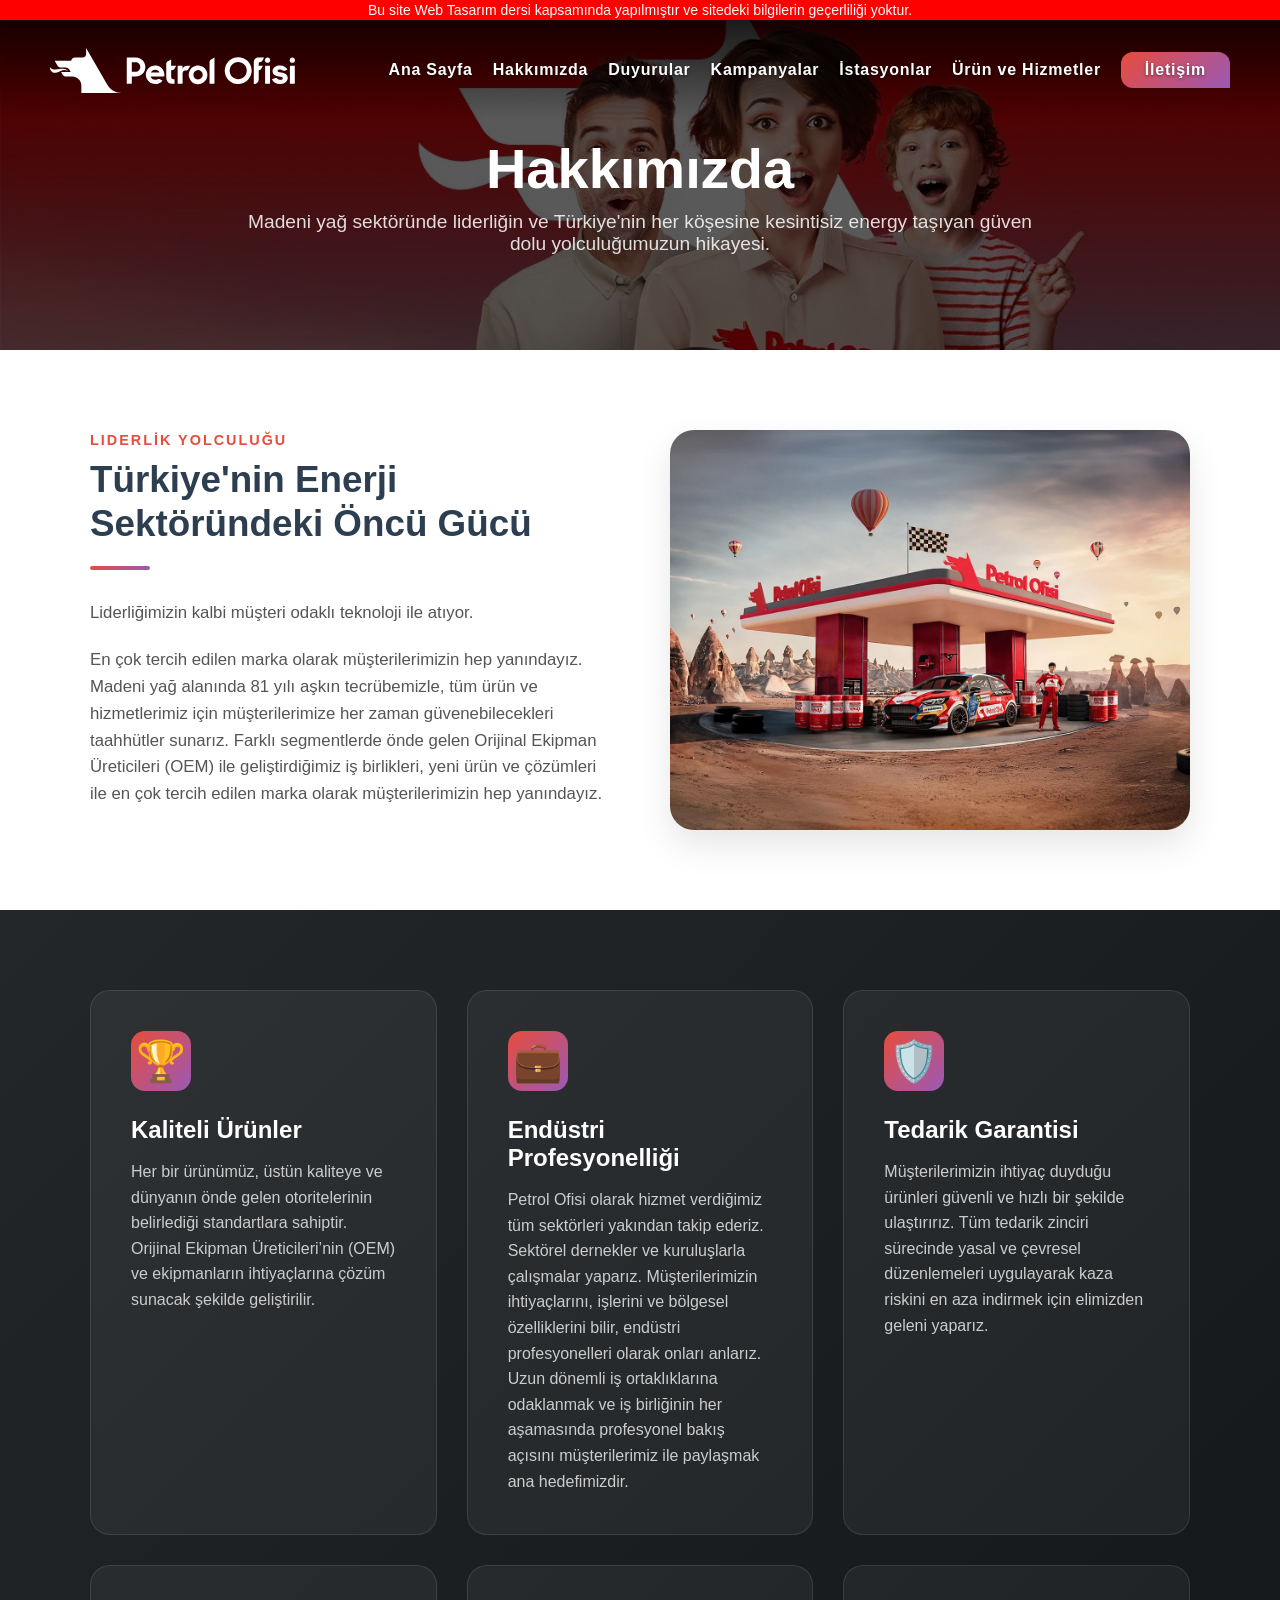
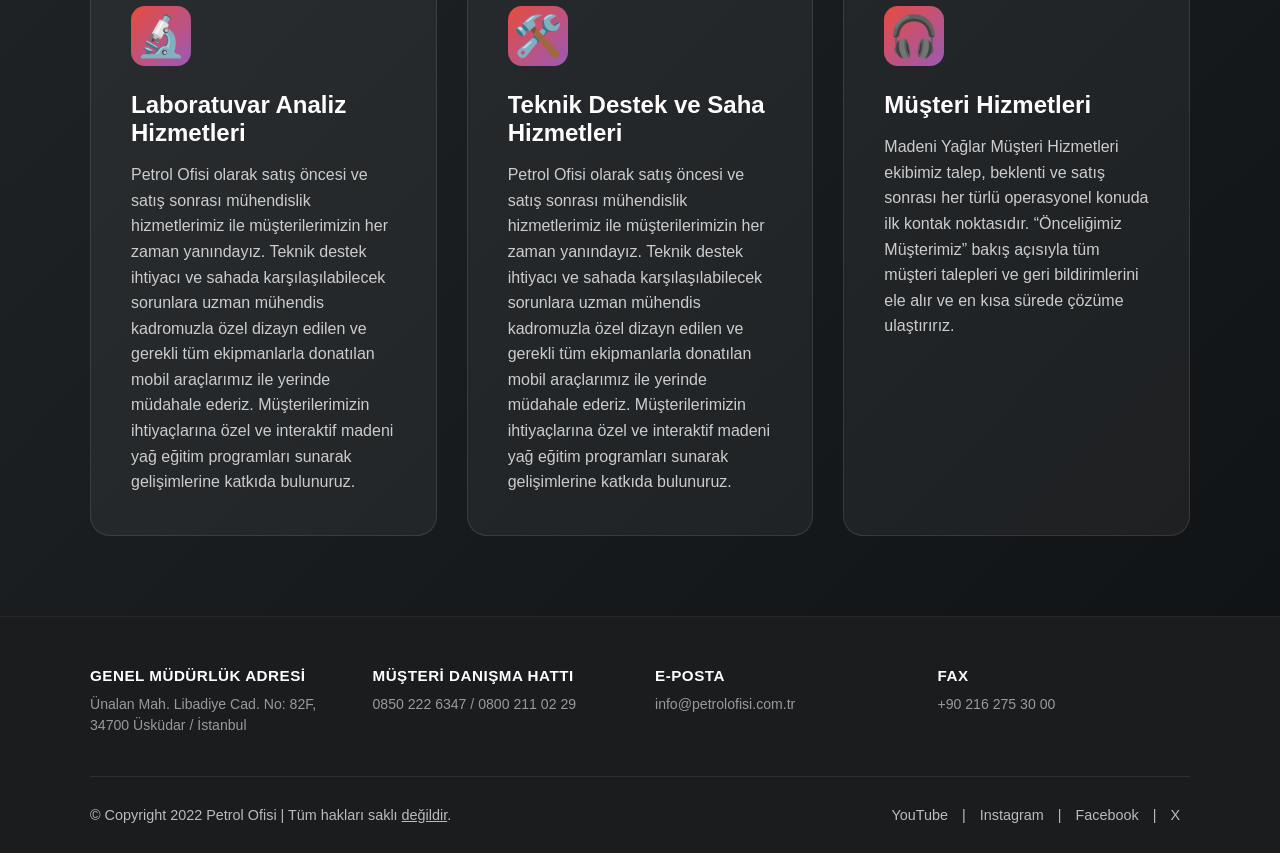
==== pages/about.html @ b3ffc4a9 "Add files via upload" ====
<!DOCTYPE html>
<html lang="tr">
<head>
  <meta charset="UTF-8" />
  <meta name="viewport" content="width=device-width, initial-scale=1" />
  <title>Hakkımızda | YERLİ Petrol Ofisi</title>
  <link rel="stylesheet" type="text/css" href="../style.css">
  <link rel="icon" href="../images/favicon.jpg" type="image/x-icon">
</head>
<body>

<div id="uyari-bar">
  Bu site Web Tasarım dersi kapsamında yapılmıştır ve sitedeki bilgilerin geçerliliği yoktur.
</div>

<nav class="menu-bar">
  <div class="logo">
    <a href="../index.html">
      <img alt="Logo" src="../images/logo.svg">
    </a>
  </div>
  <ul class="menu-list">
    <li><a href="../index.html">Ana Sayfa</a></li>
    <li><a href="about.html">Hakkımızda</a></li>
    <li><a href="news.html">Duyurular</a></li>
    <li><a href="campaigns.html">Kampanyalar</a></li>
    <li><a href="stations.html">İstasyonlar</a></li>
    <li><a href="products-services.html">Ürün ve Hizmetler</a></li>
    <li class="menu-iletisim"><a href="contact.html">İletişim</a></li>
  </ul>
</nav>

<section class="about-hero">
  <div class="about-hero-overlay"></div>
  <div class="about-hero-container">
    <h1>Hakkımızda</h1>
    <p>Madeni yağ sektöründe liderliğin ve Türkiye'nin her köşesine kesintisiz energy taşıyan güven dolu yolculuğumuzun hikayesi.</p>
  </div>
</section>

<section class="about-story-section">
  <div class="about-container">
    <div class="story-flex">
      <div class="story-text">
        <span class="story-subtitle">LIDERLİK YOLCULUĞU</span>
        <h2>Türkiye'nin Enerji Sektöründeki Öncü Gücü</h2>
        <div class="story-line"></div>
        <p>Liderliğimizin kalbi müşteri odaklı teknoloji ile atıyor.</p>
        <p>En çok tercih edilen marka olarak müşterilerimizin hep yanındayız. Madeni yağ alanında 81 yılı aşkın tecrübemizle, tüm ürün ve hizmetlerimiz için müşterilerimize her zaman güvenebilecekleri taahhütler sunarız. Farklı segmentlerde önde gelen Orijinal Ekipman Üreticileri (OEM) ile geliştirdiğimiz iş birlikleri, yeni ürün ve çözümleri ile en çok tercih edilen marka olarak müşterilerimizin hep yanındayız.</p>
      </div>
      <div class="story-img-box">
        <div class="story-img"></div>
      </div>
    </div>
  </div>
</section>

<section class="about-cards-section">
  <div class="about-container">
    <div class="cards-flex">
      <div class="about-card">
        <div class="about-card-icon">🏆</div>
        <h3>Kaliteli Ürünler</h3>
        <p>Her bir ürünümüz, üstün kaliteye ve dünyanın önde gelen otoritelerinin belirlediği standartlara sahiptir. Orijinal Ekipman Üreticileri’nin (OEM) ve ekipmanların ihtiyaçlarına çözüm sunacak şekilde geliştirilir.</p>
      </div>
      <div class="about-card">
        <div class="about-card-icon">💼</div>
        <h3>Endüstri Profesyonelliği</h3>
        <p>Petrol Ofisi olarak hizmet verdiğimiz tüm sektörleri yakından takip ederiz. Sektörel dernekler ve kuruluşlarla çalışmalar yaparız. Müşterilerimizin ihtiyaçlarını, işlerini ve bölgesel özelliklerini bilir, endüstri profesyonelleri olarak onları anlarız. Uzun dönemli iş ortaklıklarına odaklanmak ve iş birliğinin her aşamasında profesyonel bakış açısını müşterilerimiz ile paylaşmak ana hedefimizdir.</p>
      </div>
      <div class="about-card">
        <div class="about-card-icon">🛡️</div>
        <h3>Tedarik Garantisi</h3>
        <p>Müşterilerimizin ihtiyaç duyduğu ürünleri güvenli ve hızlı bir şekilde ulaştırırız. Tüm tedarik zinciri sürecinde yasal ve çevresel düzenlemeleri uygulayarak kaza riskini en aza indirmek için elimizden geleni yaparız.</p>
      </div>
      <div class="about-card">
        <div class="about-card-icon">🔬</div>
        <h3>Laboratuvar Analiz Hizmetleri</h3>
        <p>Petrol Ofisi olarak satış öncesi ve satış sonrası mühendislik hizmetlerimiz ile müşterilerimizin her zaman yanındayız. Teknik destek ihtiyacı ve sahada karşılaşılabilecek sorunlara uzman mühendis kadromuzla özel dizayn edilen ve gerekli tüm ekipmanlarla donatılan mobil araçlarımız ile yerinde müdahale ederiz. Müşterilerimizin ihtiyaçlarına özel ve interaktif madeni yağ eğitim programları sunarak gelişimlerine katkıda bulunuruz.</p>
      </div>
      <div class="about-card">
        <div class="about-card-icon">🛠️</div>
        <h3>Teknik Destek ve Saha Hizmetleri</h3>
        <p>Petrol Ofisi olarak satış öncesi ve satış sonrası mühendislik hizmetlerimiz ile müşterilerimizin her zaman yanındayız. Teknik destek ihtiyacı ve sahada karşılaşılabilecek sorunlara uzman mühendis kadromuzla özel dizayn edilen ve gerekli tüm ekipmanlarla donatılan mobil araçlarımız ile yerinde müdahale ederiz. Müşterilerimizin ihtiyaçlarına özel ve interaktif madeni yağ eğitim programları sunarak gelişimlerine katkıda bulunuruz.</p>
      </div>
      <div class="about-card">
        <div class="about-card-icon">🎧</div>
        <h3>Müşteri Hizmetleri</h3>
        <p>Madeni Yağlar Müşteri Hizmetleri ekibimiz talep, beklenti ve satış sonrası her türlü operasyonel konuda ilk kontak noktasıdır. “Önceliğimiz Müşterimiz” bakış açısıyla tüm müşteri talepleri ve geri bildirimlerini ele alır ve en kısa sürede çözüme ulaştırırız.</p>
      </div>
    </div>
  </div>
</section>

<footer class="footer">
  <div class="footer-container">
    <div class="footer-info-grid">
      <div class="footer-info-box">
        <h4>Genel Müdürlük Adresi</h4>
        <p>Ünalan Mah. Libadiye Cad. No: 82F, 34700 Üsküdar / İstanbul</p>
      </div>
      <div class="footer-info-box">
        <h4>Müşteri Danışma Hattı</h4>
        <p>0850 222 6347 / 0800 211 02 29</p>
      </div>
      <div class="footer-info-box">
        <h4>E-Posta</h4>
        <p>info@petrolofisi.com.tr</p>
      </div>
      <div class="footer-info-box">
        <h4>Fax</h4>
        <p>+90 216 275 30 00</p>
      </div>
    </div>
    <div class="footer-divider"></div>
    <div class="footer-bottom">
      <p>© Copyright 2022 Petrol Ofisi | Tüm hakları saklı <u>değildir</u>.</p>
      <div class="social-links">
        <a href="https://www.youtube.com/channel/UC8cXYoC1CdPmBd7pALFhbLw" target="_blank" rel="noopener noreferrer">YouTube</a> |
        <a href="https://www.instagram.com/petrolofisi" target="_blank" rel="noopener noreferrer">Instagram</a> |
        <a href="https://www.facebook.com/petrolofisi" target="_blank" rel="noopener noreferrer">Facebook</a> |
        <a href="https://x.com/petrolofisi" target="_blank" rel="noopener noreferrer">X</a>
      </div>
    </div>
  </div>
</footer>

</body>
</html>
---- style.css ----
body {
  margin: 0;
  font-family: Arial, sans-serif;
  box-sizing: border-box;
}

#uyari-bar {
  position: fixed;
  top: 0;
  left: 0;
  width: 100%;
  height: 20px;
  background-color: red;
  color: white;
  font-size: 14px;
  line-height: 20px;
  text-align: center;
  z-index: 1000;
}

.menu-bar {
  position: absolute;
  top: 20px;
  left: 0;
  width: 100%;
  display: flex;
  justify-content: space-between;
  align-items: center;
  background: linear-gradient(to bottom, rgba(0, 0, 0, 0.7) 0%, rgba(0, 0, 0, 0) 100%);
  padding: 50px; 
  height: 50px;
  z-index: 10;
  box-sizing: border-box;
}

.menu-bar .logo a {
  display: flex;
  align-items: center;
}
.menu-bar .logo a img {
  height: 45px;
}

.menu-bar .menu-list {
  list-style: none;
  margin: 0;
  padding: 0;
  display: flex;
  align-items: center;
}
.menu-bar .menu-list li {
  margin-left: 20px;
}

.menu-bar .menu-list li a {
  color: white;
  letter-spacing: .75px;
  text-decoration: none;
  font-weight: bold;
  padding: 14px 0;
  display: block;
  transition: all .2s ease-out;
  text-shadow: 0 1px 3px rgba(0, 0, 0, 0.5); 
}

.menu-bar .menu-list li a:hover {
  color: red;
  letter-spacing: 3.5px;
  transform: scale(1.1);
}

.menu-bar .menu-list .menu-iletisim a {
  background: linear-gradient(135deg, #e74c3c 0%, #9b59b6 100%);
  color: white;
  border-radius: 12px 12px 0px 12px; 
  padding: 10px 24px;
  display: inline-flex;
  align-items: center;
  line-height: 1;
}

.menu-bar .menu-list .menu-iletisim a:hover {
  color: white;
  transform: scale(1.1);
  letter-spacing: 2px;
}

.hero-section {
  position: relative;
  min-height: 836px; 
  display: flex;
  align-items: center;
  z-index: 1;
  transition: background-image 0.8s ease-in-out;
  background-position: center;
  background-size: cover;
  background-repeat: no-repeat;
}

.hero-overlay {
  position: absolute;
  top: 0;
  left: 0;
  width: 100%;
  height: 100%;
  background-color: rgba(0, 0, 0, 0.55); 
  z-index: -1;
}

.hero-container {
  width: 100%;
  max-width: 1200px;
  margin: 0 auto;
  padding: 0 40px;
  display: flex;
  justify-content: space-between;
  align-items: center;
  gap: 50px;
}

.slider-wrapper {
  flex: 1;
  max-width: 600px;
  position: relative;
}

.slides-container {
  min-height: 160px;
  display: flex;
  align-items: center;
}

.slide {
  display: none;
}

.slide.active {
  display: block;
  animation: fadeIn 0.6s ease-in-out;
}

.slide h2 {
  font-size: 3.2rem;
  color: #ffffff;
  margin: 0;
  font-weight: 800;
  line-height: 1.2;
  text-shadow: 0 2px 4px rgba(0,0,0,0.4);
}

.hero-btn {
  margin-top: 25px;
  display: inline-block;
  background-color: #e74c3c;
  color: white;
  padding: 15px 35px;
  border-radius: 30px;
  text-decoration: none;
  font-weight: bold;
  font-size: 1rem;
  text-transform: uppercase;
  letter-spacing: 1px;
  transition: all 0.3s ease;
  box-shadow: 0 4px 15px rgba(231, 76, 60, 0.4);
}

.hero-btn:hover {
  background-color: #c0392b;
  transform: translateY(-3px);
  box-shadow: 0 6px 20px rgba(231, 76, 60, 0.6);
}

.slider-dots {
  display: flex;
  gap: 8px;
  margin-top: 40px;
}

.dot {
  width: 10px;
  height: 10px;
  background-color: rgba(255, 255, 255, 0.4);
  border-radius: 50%;
  transition: all 0.3s ease;
}

.dot.active {
  background-color: #e74c3c;
  width: 25px;
  border-radius: 5px;
}

.hero-sidebar {
  display: flex;
  flex-direction: column;
  gap: 20px;
  width: 320px;
}

.sidebar-box {
  background: linear-gradient(135deg, #e74c3c 0%, #9b59b6 100%);
  padding: 20px 25px;
  border-radius: 16px;
  text-decoration: none;
  display: flex;
  align-items: center;
  gap: 20px;
  transition: all 0.3s cubic-bezier(0.25, 0.8, 0.25, 1);
  box-shadow: 0 4px 15px rgba(155, 89, 182, 0.3); 
  border-left: 5px solid transparent;
}

.sidebar-box:hover {
  transform: translateX(-10px); 
  background: linear-gradient(135deg, #f15a4a 0%, #a86abf 100%);
  border-left: 5px solid #ffffff; 
  box-shadow: 0 10px 25px rgba(231, 76, 60, 0.5);
}

.box-icon {
  font-size: 2rem;
  background: rgba(255, 255, 255, 0.2);
  padding: 10px;
  border-radius: 12px;
  display: flex;
  align-items: center;
  justify-content: center;
  width: 40px;
  height: 40px;
}

.box-text h3 {
  margin: 0 0 5px 0;
  color: #ffffff; 
  font-size: 1.15rem;
  font-weight: 700;
  text-shadow: 0 1px 2px rgba(0, 0, 0, 0.2);
}

.box-text p {
  margin: 0;
  color: rgba(255, 255, 255, 0.85); 
  font-size: 0.9rem;
}

.fuel-prices-section {
  background: linear-gradient(135deg, #800a1d 0%, #ff117f 100%);
  padding: 20px 60px 70px 60px;
  color: white;
  text-align: center;
}

.fuel-prices-section h2 {
  font-size: 2.5rem;
  margin-bottom: 50px;
  font-weight: 700;
  letter-spacing: -0.5px;
}

.price-cards {
  display: flex;
  justify-content: center;
  gap: 25px;
  flex-wrap: wrap;
}

.price-card {
  background-color: #ffffff;
  color: #333333;
  padding: 35px 30px;
  border-radius: 16px;
  width: 240px;
  text-align: left;
  box-shadow: 0 10px 30px rgba(0, 0, 0, 0.15);
  transition: transform 0.3s ease;
}

.price-card:hover {
  transform: translateY(-5px);
}

.brand-sub {
  color: #e74c3c;
  font-weight: bold;
  font-size: 1.1rem;
  display: block;
  margin-bottom: 4px;
}

.price-card h3 {
  margin: 0;
  font-size: 1.3rem;
  color: #2c3e50;
  font-weight: 600;
}

.card-divider {
  width: 30px;
  height: 2px;
  background-color: #333;
  margin: 25px 0;
}

.price-value {
  font-size: 3.5rem;
  font-weight: 700;
  color: #1a1a1a;
  display: flex;
  align-items: baseline;
  line-height: 1;
}

.price-value span {
  font-size: 2rem;
  margin-left: 5px;
  font-weight: 400;
}

.campaigns-section {
  position: relative;
  background: url('images/campaigns/c-bg.jpg') center/cover no-repeat;
  padding: 80px 0; 
  color: white;
  text-align: center;
  z-index: 1;
  overflow: hidden;
}

.campaigns-overlay {
  position: absolute;
  top: 0;
  left: 0;
  width: 100%;
  height: 100%;
  background-color: rgba(35, 39, 42, 0.85); 
  z-index: -1;
}

.campaign-relative {
  position: relative;
  z-index: 2;
  margin: 0 auto;
  padding: 0 40px;
}

.campaigns-section h2 {
  font-size: 2.5rem;
  margin-bottom: 50px;
  font-weight: 700;
}

.campaign-slider-container {
  overflow-x: auto;
  width: 100%;
  cursor: grab; 
  scrollbar-width: none; 
  padding-bottom: 20px;
}

.campaign-slider-container::-webkit-scrollbar {
  display: none; 
}

.campaign-slider-container:active {
  cursor: grabbing; 
}

.campaign-cards {
  display: flex;
  gap: 30px;
  width: max-content;
  padding: 10px;
  margin: 0 auto;
  align-items: flex-start; 
}

.campaign-card {
  background-color: #ffffff;
  border-radius: 24px;
  overflow: hidden;
  width: 340px; 
  display: flex;
  flex-direction: column;
  box-shadow: 0 10px 25px rgba(0,0,0,0.3);
  transition: transform 0.3s ease, box-shadow 0.3s ease;
  height: auto;
  user-select: none; 
}

.campaign-card:hover {
  transform: translateY(-8px);
  box-shadow: 0 15px 30px rgba(0,0,0,0.4);
}

.campaign-header {
  padding: 25px 25px 20px 25px;
  text-align: left;
  color: #1a1a1a;
  display: flex;
  justify-content: space-between;
  align-items: flex-start;
  gap: 15px;
  height: auto;
}

.campaign-header h4 {
  margin: 0;
  font-size: 1.25rem; 
  font-weight: 800; 
  line-height: 1.3;
  letter-spacing: -0.3px;
}

.arrow-icon {
  color: #e74c3c;
  font-weight: bold;
  font-size: 1.4rem;
  transition: transform 0.3s ease;
}

.campaign-card:hover .arrow-icon {
  transform: translateX(5px);
}

.campaign-img {
  width: 100%;
  aspect-ratio: 396 / 533; 
  background-size: cover;
  background-position: center top;
  background-repeat: no-repeat;
  box-sizing: border-box;
}

.station-map-section {
  position: relative;
  width: 100%;
  height: 450px;
  display: flex;
  align-items: center;
  box-sizing: border-box;
}

.station-map-section iframe {
  position: absolute;
  top: 0;
  left: 0;
  width: 100%;
  height: 100%;
  z-index: 1;
}

.map-filter-box {
  position: relative;
  background-color: #ffffff;
  padding: 25px 30px;
  border-radius: 20px;
  width: 280px;
  box-shadow: 0 10px 30px rgba(0, 0, 0, 0.15);
  display: flex;
  flex-direction: column;
  gap: 15px;
  z-index: 5;
  margin-left: 60px;
}

.map-filter-box h3 {
  margin: 0 0 5px 0;
  color: #e74c3c;
  font-size: 1.15rem;
  font-weight: 700;
}

.map-select-group label {
  font-size: 0.75rem;
  color: #888888;
  display: block;
  margin-bottom: 6px;
  font-weight: bold;
}

.map-select-group select {
  width: 100%;
  padding: 12px 15px;
  border: 1px solid #e5e5e5;
  border-radius: 12px;
  font-size: 0.95rem;
  color: #333333;
  outline: none;
  cursor: not-allowed;
  background-color: #ffffff;
  transition: all 0.3s ease;
}

.news-section {
  background-color: #23272a; 
  padding: 60px 20px 80px 20px;
  color: white;
  text-align: center;
}

.news-section h2 {
  font-size: 2.5rem;
  margin-bottom: 50px;
  font-weight: 700;
}

.news-container {
  max-width: 1100px; 
  margin: 0 auto;
}

.news-list {
  display: flex;
  flex-direction: column;
  gap: 20px; 
  margin-bottom: 40px;
}

.news-item {
  background-color: #ffffff;
  border-radius: 24px; 
  overflow: hidden;
  display: flex;
  align-items: center;
  height: 120px; 
  cursor: default;
  transition: transform 0.3s ease, box-shadow 0.3s ease;
}

.news-item:hover {
  transform: translateY(-3px);
  box-shadow: 0 8px 20px rgba(0, 0, 0, 0.4);
}

.news-img {
  width: 180px;
  height: 100%;
  background-size: cover;
  background-position: center;
  border-top-left-radius: 24px;
  border-bottom-left-radius: 24px;
  flex-shrink: 0;
}

.news-content {
  flex: 1;
  padding: 0 35px;
  display: flex;
  justify-content: space-between;
  align-items: center;
  color: #1a1a1a;
  text-align: left;
}

.news-content h3 {
  margin: 0;
  font-size: 1.15rem;
  font-weight: 700;
  line-height: 1.4;
  max-width: 70%; 
}

.news-meta {
  display: flex;
  align-items: center;
  gap: 40px;
}

.news-date {
  color: #999999;
  font-size: 0.95rem;
  font-weight: bold;
}

.news-arrow {
  color: #1a1a1a;
  font-size: 1.3rem;
  font-weight: bold;
  transition: transform 0.3s ease;
}

.news-item:hover .news-arrow {
  transform: translate(3px, 3px);
}

.all-btn {
  display: inline-block;
  background-color: #e74c3c;
  color: white;
  padding: 12px 35px;
  border-radius: 8px; 
  text-decoration: none;
  font-weight: bold;
  font-size: 0.95rem;
  transition: background-color 0.3s ease, transform 0.3s ease;
}

.all-btn:hover {
  background-color: #c0392b;
  transform: scale(1.05);
}

.mobile-app-section {
  background-color: #7d1122 !important; 
  padding: 60px 40px 0 40px;
  color: #ffffff !important;
  display: flex;
  justify-content: center;
  overflow: hidden;
}

.app-main-box {
  width: 100%;
  max-width: 1200px;
  display: flex;
  justify-content: space-between;
  align-items: center; 
  gap: 50px;
}

.app-info-side {
  flex: 1;
  text-align: left;
  padding-bottom: 50px;
}

.app-info-side h2 {
  font-size: 3.5rem;
  font-weight: 800;
  line-height: 1.1;
  color: #ffffff !important;
  margin: 0 0 20px 0;
  font-family: Arial, sans-serif;
}

.app-text-desc {
  font-size: 1.15rem;
  line-height: 1.5;
  color: rgba(255, 255, 255, 0.9) !important;
  margin: 0 0 35px 0;
  max-width: 480px;
}

.app-stores {
  display: flex;
  gap: 15px;
}

.store-link img {
  height: 42px;
  display: block;
}

.app-visual-side {
  display: flex;
  align-items: flex-end; 
  gap: 30px;
}

.app-qr-container {
  background-color: #ffffff !important;
  color: #1a1a1a !important;
  padding: 20px;
  border-radius: 16px;
  width: 140px;
  box-shadow: 0 10px 25px rgba(0,0,0,0.3);
  margin-bottom: 60px; 
}

.app-qr-container p {
  margin: 0 0 12px 0;
  font-size: 0.85rem;
  font-weight: bold;
  line-height: 1.3;
}

.app-qr-container img {
  width: 100%;
  height: auto;
  display: block;
}

.app-phone-image {
  width: 260px;
  height: 440px;
  background: url('images/mobile-app/phone.jpg') bottom center/cover no-repeat;
  background-color: #1a1a1a; 
  border-top-left-radius: 32px;
  border-top-right-radius: 32px;
  border: 4px solid #333;
  border-bottom: none;
  box-shadow: 0 -10px 30px rgba(0,0,0,0.4);
}

@media (max-width: 900px) {
  .app-main-box {
    flex-direction: column;
    text-align: center;
  }
  .app-info-side {
    text-align: center;
    padding-bottom: 20px;
  }
  .app-stores {
    justify-content: center;
  }
  .app-visual-side {
    justify-content: center;
  }
}

@keyframes fadeIn {
  from { opacity: 0; transform: translateY(8px); }
  to { opacity: 1; transform: translateY(0); }
}

.about-hero {
  position: relative;
  height: 350px;
  background: url('images/company/c3.jpg') center/cover no-repeat; 
  display: flex;
  align-items: center;
  justify-content: center;
  text-align: center;
  color: #ffffff;
}

.about-hero-overlay {
  position: absolute;
  top: 0;
  left: 0;
  width: 100%;
  height: 100%;
  background: rgba(0, 0, 0, 0.65);
}

.about-hero-container {
  position: relative;
  z-index: 2;
  padding-top: 40px;
  max-width: 800px;
  padding-left: 20px;
  padding-right: 20px;
}

.about-hero-container h1 {
  font-size: 3.5rem;
  font-weight: 800;
  margin: 0 0 10px 0;
}

.about-hero-container p {
  font-size: 1.2rem;
  color: rgba(255, 255, 255, 0.85);
  margin: 0;
}

.about-container {
  max-width: 1100px;
  margin: 0 auto;
  padding: 0 20px;
}

.about-story-section {
  padding: 80px 0;
  background-color: #ffffff;
}

.story-flex {
  display: flex;
  align-items: center;
  gap: 60px;
}

.story-text {
  flex: 1;
  text-align: left;
}

.story-subtitle {
  color: #e74c3c;
  font-weight: bold;
  font-size: 0.9rem;
  letter-spacing: 2px;
  display: block;
  margin-bottom: 10px;
}

.story-text h2 {
  font-size: 2.3rem;
  color: #2c3e50;
  margin: 0 0 20px 0;
  font-weight: 800;
  line-height: 1.2;
}

.story-line {
  width: 60px;
  height: 4px;
  background: linear-gradient(135deg, #e74c3c 0%, #9b59b6 100%);
  margin-bottom: 30px;
  border-radius: 2px;
}

.story-text p {
  color: #555555;
  font-size: 1.05rem;
  line-height: 1.6;
  margin: 0 0 20px 0;
}

.story-img-box {
  flex: 1;
}

.story-img {
  background-image: url('images/company/c2.jpg');
  width: 100%;
  height: 400px;
  background-size: cover;
  background-position: center;
  border-radius: 24px;
  box-shadow: 0 15px 35px rgba(0,0,0,0.1);
}

.about-cards-section {
  padding: 80px 0;
  background: linear-gradient(135deg, #23272a 0%, #111416 100%); 
}

.cards-flex {
  display: flex;
  flex-wrap: wrap;
  gap: 30px;
  justify-content: center;
}

.about-card {
  background-color: rgba(255, 255, 255, 0.05);
  border: 1px solid rgba(255, 255, 255, 0.1);
  padding: 40px;
  border-radius: 20px;
  width: calc((100% - 60px) / 3); 
  box-sizing: border-box;
  text-align: left;
  transition: all 0.3s ease;
}

.about-card:hover {
  transform: translateY(-5px);
  background-color: rgba(255, 255, 255, 0.08);
  border-color: #e74c3c;
}

.about-card-icon {
  font-size: 2.5rem;
  background: linear-gradient(135deg, #e74c3c 0%, #9b59b6 100%);
  width: 60px;
  height: 60px;
  display: flex;
  align-items: center;
  justify-content: center;
  border-radius: 14px;
  margin-bottom: 25px;
}

.about-card h3 {
  color: #ffffff;
  font-size: 1.5rem;
  margin: 0 0 15px 0;
  font-weight: 700;
}

.about-card p {
  color: #cccccc;
  font-size: 1rem;
  line-height: 1.6;
  margin: 0;
}

@media (max-width: 992px) {
  .about-card {
    width: calc((100% - 30px) / 2);
  }
}

@media (max-width: 768px) {
  .about-card {
    width: 100%;
  }
}

@media (max-width: 768px) {
  .story-flex, .cards-flex {
    flex-direction: column;
    gap: 40px;
  }
  .about-hero-container h1 {
    font-size: 2.5rem;
  }
  .story-text h2 {
    font-size: 1.8rem;
  }
  .story-img {
    height: 280px;
  }
}

@media (max-width: 992px) {
  .hero-container {
    flex-direction: column;
    padding: 40px 20px;
    gap: 30px;
  }
  .hero-section {
    min-height: auto;
    padding-top: 120px;
  }
  .hero-sidebar {
    width: 100%;
  }
  .sidebar-box:hover {
    transform: translateY(-5px);
  }

  .fuel-prices-section {
    padding: 60px 20px;
  }
  .price-cards {
    gap: 15px;
  }
  .price-card {
    width: 100%;
    box-sizing: border-box;
  }

  .campaign-cards {
    margin: 0;
    padding: 10px 20px;
  }

  .station-map-section {
    flex-direction: column;
    height: auto;
  }
  .station-map-section iframe {
    position: relative;
    height: 350px;
  }
  .map-filter-box {
    position: relative;
    width: calc(100% - 40px);
    margin: -40px 20px 40px 20px;
    box-sizing: border-box;
    z-index: 10;
  }

  .mobile-app-section {
    padding: 60px 20px 0 20px;
  }
  .app-main-box {
    flex-direction: column;
    text-align: center;
    gap: 40px;
  }
  .app-info-side {
    text-align: center;
    padding-bottom: 0;
  }
  .app-info-side h2 {
    font-size: 2.8rem;
  }
  .app-text-desc {
    margin: 0 auto 30px auto;
  }
  .app-stores {
    justify-content: center;
  }
  .app-visual-side {
    flex-direction: column-reverse;
    align-items: center;
    gap: 20px;
    width: 100%;
  }
  .app-qr-container {
    margin-bottom: 40px;
    text-align: center;
  }
  .app-phone-image {
    width: 240px;
    height: 400px;
  }
}

@media (max-width: 480px) {
  .menu-bar {
    padding: 20px;
  }
  .menu-list {
    display: none;
  }
  .slide h2 {
    font-size: 2rem;
  }
}

.news-hero {
  position: relative;
  height: 350px;
  background: url('images/company/c4.jpg') center/cover no-repeat;
  display: flex;
  align-items: center;
  justify-content: center;
  text-align: center;
  color: #ffffff;
}

.news-hero-overlay {
  position: absolute;
  top: 0;
  left: 0;
  width: 100%;
  height: 100%;
  background: rgba(0, 0, 0, 0.65);
}

.news-hero-container {
  position: relative;
  z-index: 2;
  padding-top: 40px;
  max-width: 800px;
  padding-left: 20px;
  padding-right: 20px;
}

.news-hero-container h1 {
  font-size: 3.5rem;
  font-weight: 800;
  margin: 0 0 10px 0;
}

.news-hero-container p {
  font-size: 1.2rem;
  color: rgba(255, 255, 255, 0.85);
  margin: 0;
}

.news-container {
  max-width: 1200px;
  margin: 0 auto;
  padding: 0 20px;
}

.news-grid-section {
  padding: 80px 0;
  background-color: #fcfcfc;
}

.news-grid {
  display: flex;
  flex-wrap: wrap;
  gap: 35px 25px;
  justify-content: flex-start;
}

.news-grid-card {
  background-color: #ffffff;
  width: calc((100% - 50px) / 3);
  border-radius: 20px;
  overflow: hidden;
  box-shadow: 0 4px 20px rgba(0, 0, 0, 0.05);
  display: flex;
  flex-direction: column;
  transition: transform 0.3s ease, box-shadow 0.3s ease;
}

.news-grid-card:hover {
  transform: translateY(-5px);
  box-shadow: 0 10px 25px rgba(0, 0, 0, 0.1);
}

.card-img-wrapper {
  width: 100%;
  aspect-ratio: 16 / 10;
  overflow: hidden;
}

.card-img {
  width: 100%;
  height: 100%;
  background-size: cover;
  background-position: center;
  transition: transform 0.5s ease;
}

.news-grid-card:hover .card-img {
  transform: scale(1.05); 
}

.card-body {
  padding: 25px 20px;
  display: flex;
  flex-direction: column;
  flex: 1;
  text-align: left;
}

.card-body h3 {
  margin: 0 0 12px 0;
  font-size: 1.15rem;
  color: #1a2530; 
  font-weight: 700;
  line-height: 1.4;
  display: -webkit-box;
  -webkit-line-clamp: 2;
  -webkit-box-orient: vertical;
  overflow: hidden;
  height: 3.2rem;
}

.card-body p {
  margin: 0 0 15px 0;
  font-size: 0.95rem;
  color: #666666;
  line-height: 1.5;
  display: -webkit-box;
  -webkit-line-clamp: 3;
  -webkit-box-orient: vertical;
  overflow: hidden;
  height: 4.2rem;
}

.card-date {
  font-size: 0.85rem;
  color: #999999;
  font-weight: 500;
  margin-top: auto; 
  margin-bottom: 12px;
}

@media (max-width: 992px) {
  .news-grid-card {
    width: calc((100% - 25px) / 2); 
  }
  .news-hero-container h1 {
    font-size: 2.8rem;
  }
}

@media (max-width: 650px) {
  .news-grid-card {
    width: 100%; 
  }
}

.campaigns-hero-page {
  position: relative;
  height: 350px;
  background: url('images/campaigns/c-bg.jpg') center/cover no-repeat;
  display: flex;
  align-items: center;
  justify-content: center;
  text-align: center;
  color: #ffffff;
}

.campaigns-hero-overlay-page {
  position: absolute;
  top: 0;
  left: 0;
  width: 100%;
  height: 100%;
  background: rgba(0, 0, 0, 0.65);
}

.campaigns-hero-container-page {
  position: relative;
  z-index: 2;
  padding-top: 40px;
  max-width: 800px;
  padding-left: 20px;
  padding-right: 20px;
}

.campaigns-hero-container-page h1 {
  font-size: 3.5rem;
  font-weight: 800;
  margin: 0 0 10px 0;
}

.campaigns-hero-container-page p {
  font-size: 1.2rem;
  color: rgba(255, 255, 255, 0.85);
  margin: 0;
}

.campaigns-container-page {
  max-width: 1200px;
  margin: 0 auto;
  padding: 0 20px;
}

.campaigns-grid-section {
  padding: 80px 0;
  background-color: #fcfcfc;
}

.campaigns-grid {
  display: flex;
  flex-wrap: wrap;
  gap: 35px 25px;
  justify-content: flex-start;
}

.campaign-grid-card {
  background-color: #ffffff;
  width: calc((100% - 50px) / 3); 
  border-radius: 20px;
  overflow: hidden;
  box-shadow: 0 4px 20px rgba(0, 0, 0, 0.05);
  display: flex;
  flex-direction: column;
  transition: transform 0.3s ease, box-shadow 0.3s ease;
}

.campaign-grid-card:hover {
  transform: translateY(-5px);
  box-shadow: 0 10px 25px rgba(0, 0, 0, 0.1);
}

.campaign-img-wrapper {
  width: 100%;
  aspect-ratio: 16 / 10;
  overflow: hidden;
}

.campaign-grid-img {
  width: 100%;
  height: 100%;
  background-size: cover;
  background-position: center;
  transition: transform 0.5s ease;
}

.campaign-grid-card:hover .campaign-grid-img {
  transform: scale(1.05);
}

.campaign-grid-body {
  padding: 25px 20px;
  display: flex;
  flex-direction: column;
  flex: 1;
  text-align: left;
}

.campaign-grid-body h3 {
  margin: 0 0 12px 0;
  font-size: 1.15rem;
  color: #1a2530;
  font-weight: 700;
  line-height: 1.4;
  display: -webkit-box;
  -webkit-line-clamp: 2;
  -webkit-box-orient: vertical;
  overflow: hidden;
  height: 3.2rem;
}

.campaign-grid-body p {
  margin: 0 0 20px 0;
  font-size: 0.95rem;
  color: #666666;
  line-height: 1.5;
  display: -webkit-box;
  -webkit-line-clamp: 3;
  -webkit-box-orient: vertical;
  overflow: hidden;
  height: 4.2rem;
}

@media (max-width: 992px) {
  .campaign-grid-card {
    width: calc((100% - 25px) / 2); 
  }
  .campaigns-hero-container-page h1 {
    font-size: 2.8rem;
  }
}

@media (max-width: 650px) {
  .campaign-grid-card {
    width: 100%; 
  }
}

.stations-hero {
  position: relative;
  height: 350px;
  background: url('images/company/c7.jpg') center/cover no-repeat; 
  display: flex;
  align-items: center;
  justify-content: center;
  text-align: center;
  color: #ffffff;
}

.stations-hero-overlay {
  position: absolute;
  top: 0;
  left: 0;
  width: 100%;
  height: 100%;
  background: rgba(0, 0, 0, 0.65);
}

.stations-hero-container {
  position: relative;
  z-index: 2;
  padding-top: 40px;
  max-width: 800px;
  padding-left: 20px;
  padding-right: 20px;
}

.stations-hero-container h1 {
  font-size: 3.5rem;
  font-weight: 800;
  margin: 0 0 10px 0;
}

.stations-hero-container p {
  font-size: 1.2rem;
  color: rgba(255, 255, 255, 0.85);
  margin: 0;
  line-height: 1.4;
}

.stations-finder-section {
  padding: 60px 0;
  background-color: #f5f7fa;
}

.stations-finder-container {
  max-width: 1200px;
  margin: 0 auto;
  padding: 0 20px;
  display: flex;
  gap: 30px;
  height: 600px; 
}

.finder-sidebar {
  width: 350px;
  background-color: #ffffff;
  border-radius: 24px;
  padding: 35px 30px;
  box-shadow: 0 10px 30px rgba(0, 0, 0, 0.05);
  display: flex;
  flex-direction: column;
  text-align: left;
  box-sizing: border-box;
}

.finder-sidebar h3 {
  margin: 0 0 10px 0;
  color: #e74c3c;
  font-size: 1.5rem;
  font-weight: 800;
}

.finder-desc {
  font-size: 0.95rem;
  color: #666666;
  line-height: 1.5;
  margin: 0 0 25px 0;
}

.finder-select-group {
  margin-bottom: 20px;
}

.finder-select-group label {
  font-size: 0.8rem;
  color: #999999;
  display: block;
  margin-bottom: 8px;
  font-weight: bold;
  text-transform: uppercase;
  letter-spacing: 0.5px;
}

.finder-select-group select {
  width: 100%;
  padding: 14px 15px;
  border: 1px solid #e1e8ed;
  border-radius: 14px;
  font-size: 1rem;
  color: #2c3e50;
  outline: none;
  background-color: #ffffff;
  cursor: not-allowed;
  transition: all 0.3s ease;
}

.finder-select-group select:focus {
  border-color: #e74c3c;
  box-shadow: 0 0 0 3px rgba(231, 76, 60, 0.1);
}

.station-services-checklist {
  margin-top: 15px;
  border-top: 1px solid #f0f3f5;
  padding-top: 20px;
}

.station-services-checklist h4 {
  margin: 0 0 15px 0;
  color: #2c3e50;
  font-size: 1rem;
  font-weight: 700;
}

.station-services-checklist label {
  display: flex;
  align-items: center;
  gap: 10px;
  font-size: 0.95rem;
  color: #555555;
  margin-bottom: 12px;
  cursor: pointer;
}

.station-services-checklist input[type="checkbox"] {
  width: 18px;
  height: 18px;
  accent-color: #e74c3c; 
  cursor: pointer;
}

.finder-map-wrapper {
  flex: 1;
  height: 100%;
  border-radius: 24px;
  overflow: hidden;
  box-shadow: 0 10px 30px rgba(0, 0, 0, 0.08);
}

@media (max-width: 992px) {
  .stations-finder-container {
    flex-direction: column;
    height: auto; 
  }
  .finder-sidebar {
    width: 100%;
  }
  .finder-map-wrapper {
    width: 100%;
    height: 400px; 
  }
  .stations-hero-container h1 {
    font-size: 2.8rem;
  }
}

.products-hero {
  position: relative;
  height: 350px;
  background: url('images/company/c5.jpg') center/cover no-repeat;
  display: flex;
  align-items: center;
  justify-content: center;
  text-align: center;
  color: #ffffff;
}

.products-hero-overlay {
  position: absolute;
  top: 0;
  left: 0;
  width: 100%;
  height: 100%;
  background: rgba(0, 0, 0, 0.65);
}

.products-hero-container {
  position: relative;
  z-index: 2;
  padding-top: 40px;
  max-width: 900px;
  padding-left: 20px;
  padding-right: 20px;
}

.products-hero-container h1 {
  font-size: 3.5rem;
  font-weight: 800;
  margin: 0 0 10px 0;
}

.products-hero-container p {
  font-size: 1.2rem;
  color: rgba(255, 255, 255, 0.85);
  margin: 0;
  line-height: 1.4;
}

.products-container {
  max-width: 1100px;
  margin: 0 auto;
  padding: 0 20px;
}

.products-list-section {
  padding: 80px 0;
  background-color: #ffffff;
}

.product-row {
  display: flex;
  align-items: center;
  gap: 60px;
  margin-bottom: 100px; 
}

.product-row:last-child {
  margin-bottom: 0; 
}

.product-row.reverse {
  flex-direction: row-reverse;
}

.product-text {
  flex: 1;
  text-align: left;
}

.product-badge {
  color: #e74c3c;
  font-weight: bold;
  font-size: 0.85rem;
  letter-spacing: 2px;
  display: block;
  margin-bottom: 10px;
}

.product-text h2 {
  font-size: 2.2rem;
  color: #2c3e50;
  margin: 0 0 15px 0;
  font-weight: 800;
  line-height: 1.2;
}

.product-line {
  width: 50px;
  height: 4px;
  background: linear-gradient(135deg, #e74c3c 0%, #9b59b6 100%);
  margin-bottom: 25px;
  border-radius: 2px;
}

.product-text p {
  color: #555555;
  font-size: 1.05rem;
  line-height: 1.6;
  margin: 0;
}

.product-img-box {
  flex: 1;
}

.product-img {
  width: 100%;
  height: 350px;
  background-size: cover;
  background-position: center;
  border-radius: 24px;
  box-shadow: 0 15px 35px rgba(0,0,0,0.08);
}

@media (max-width: 850px) {
  .product-row, .product-row.reverse {
    flex-direction: column; 
    gap: 30px;
    margin-bottom: 70px;
  }
  .products-hero-container h1 {
    font-size: 2.6rem;
  }
  .product-text h2 {
    font-size: 1.8rem;
  }
  .product-img {
    height: 260px;
  }
}

.contact-hero {
  position: relative;
  height: 350px;
  background: url('images/company/c6.jpg') center/cover no-repeat;
  display: flex;
  align-items: center;
  justify-content: center;
  text-align: center;
  color: #ffffff;
}

.contact-hero-overlay {
  position: absolute;
  top: 0;
  left: 0;
  width: 100%;
  height: 100%;
  background: rgba(0, 0, 0, 0.65);
}

.contact-hero-container {
  position: relative;
  z-index: 2;
  padding-top: 40px;
  max-width: 800px;
  padding-left: 20px;
  padding-right: 20px;
}

.contact-hero-container h1 {
  font-size: 3.5rem;
  font-weight: 800;
  margin: 0 0 10px 0;
}

.contact-hero-container p {
  font-size: 1.2rem;
  color: rgba(255, 255, 255, 0.85);
  margin: 0;
  line-height: 1.4;
}

.contact-main-section {
  padding: 80px 0;
  background-color: #ffffff;
}

.contact-container {
  max-width: 1100px;
  margin: 0 auto;
  padding: 0 20px;
}

.contact-flex-layout {
  display: flex;
  gap: 60px;
}

.contact-form-box, .contact-info-box {
  flex: 1;
  text-align: left;
}

.contact-form-box h2, .contact-info-box h2 {
  font-size: 2rem;
  color: #2c3e50;
  margin: 0 0 10px 0;
  font-weight: 800;
}

.contact-title-line {
  width: 50px;
  height: 4px;
  background: linear-gradient(135deg, #e74c3c 0%, #9b59b6 100%);
  margin-bottom: 25px;
  border-radius: 2px;
}

.form-tip {
  color: #777777;
  font-size: 0.95rem;
  margin-bottom: 30px;
}

.form-group-row {
  display: flex;
  gap: 20px;
}

.form-group-row .form-input-group {
  flex: 1;
}

.form-input-group {
  margin-bottom: 20px;
}

.form-input-group label {
  display: block;
  font-size: 0.85rem;
  font-weight: bold;
  color: #333333;
  margin-bottom: 8px;
}

.form-input-group input, .form-input-group textarea {
  width: 100%;
  padding: 14px 15px;
  border: 1px solid #e1e8ed;
  border-radius: 12px;
  font-size: 0.95rem;
  color: #2c3e50;
  outline: none;
  background-color: #fbfcfd;
  box-sizing: border-box;
  transition: all 0.3s ease;
  font-family: Arial, sans-serif;
}

.form-input-group input:focus, .form-input-group textarea:focus {
  border-color: #e74c3c;
  background-color: #ffffff;
  box-shadow: 0 4px 12px rgba(231, 76, 60, 0.08);
}

.form-input-group textarea {
  resize: vertical; 
}

.contact-submit-btn {
  background-color: #e74c3c;
  color: #ffffff;
  border: none;
  padding: 15px 35px;
  font-size: 1rem;
  font-weight: bold;
  border-radius: 12px;
  cursor: pointer;
  box-shadow: 0 4px 15px rgba(231, 76, 60, 0.3);
  transition: all 0.3s ease;
}

.contact-submit-btn:hover {
  background-color: #c0392b;
  transform: translateY(-2px);
  box-shadow: 0 6px 20px rgba(231, 76, 60, 0.4);
}

.info-items-list {
  display: flex;
  flex-direction: column;
  gap: 25px;
  margin-top: 40px;
}

.info-item {
  display: flex;
  align-items: flex-start;
  gap: 20px;
}

.info-icon {
  font-size: 1.6rem;
  background-color: #fdf2f2;
  width: 50px;
  height: 50px;
  display: flex;
  align-items: center;
  justify-content: center;
  border-radius: 12px;
  color: #e74c3c;
  flex-shrink: 0;
}

.info-text h4 {
  margin: 0 0 5px 0;
  font-size: 1.1rem;
  color: #2c3e50;
  font-weight: 700;
}

.info-text p {
  margin: 0;
  color: #666666;
  font-size: 0.95rem;
  line-height: 1.5;
}

@media (max-width: 850px) {
  .contact-flex-layout {
    flex-direction: column;
    gap: 50px;
  }
  .form-group-row {
    flex-direction: column;
    gap: 0;
  }
  .contact-hero-container h1 {
    font-size: 2.6rem;
  }
}

.success-page-section {
  min-height: 100vh;
  background: linear-gradient(135deg, #23272a 0%, #111416 100%);
  display: flex;
  align-items: center;
  justify-content: center;
  padding: 140px 20px 60px 20px;
  box-sizing: border-box;
}

.success-card {
  background-color: #ffffff;
  max-width: 550px;
  width: 100%;
  padding: 50px 40px;
  border-radius: 24px;
  text-align: center;
  box-shadow: 0 15px 35px rgba(0, 0, 0, 0.3);
  display: flex;
  flex-direction: column;
  align-items: center;
  box-sizing: border-box;
  transition: opacity 0.4s ease, transform 0.4s ease, background-color 0.4s ease, visibility 0.4s ease;
}

.success-icon {
  font-size: 4rem;
  margin-bottom: 20px;
}

.success-card h1 {
  font-size: 2rem;
  color: #2c3e50;
  margin: 0 0 15px 0;
  font-weight: 800;
  line-height: 1.3;
}

.success-card p {
  color: #666666;
  font-size: 1.05rem;
  line-height: 1.6;
  margin: 0 0 30px 0;
}

.success-back-btn {
  display: inline-block;
  background-color: #e74c3c;
  color: #ffffff;
  text-decoration: none;
  padding: 14px 35px;
  font-weight: bold;
  border-radius: 12px;
  box-shadow: 0 4px 15px rgba(231, 76, 60, 0.3);
  transition: background-color 0.3s ease, transform 0.3s ease, box-shadow 0.3s ease;
}

.success-back-btn:hover {
  background-color: #c0392b;
  transform: translateY(-4px); 
  box-shadow: 0 6px 20px rgba(231, 76, 60, 0.5);
}

.primary-card {
  position: relative;
  opacity: 1;
  visibility: visible;
  transform: scale(1);
}

.troll-card {
  position: absolute; 
  opacity: 0;
  visibility: hidden;
  transform: scale(0.95); 
  background-color: #fdf2f2;
}

.success-page-section:has(.primary-card .success-back-btn:hover) .primary-card {
  opacity: 0;
  visibility: hidden;
  transform: scale(0.95);
}

.success-page-section:has(.primary-card .success-back-btn:hover) .troll-card {
  opacity: 1;
  visibility: visible;
  transform: scale(1);
}

.success-page-section:has(.troll-card .success-back-btn:hover) .primary-card {
  opacity: 0;
  visibility: hidden;
  transform: scale(0.95);
}
.success-page-section:has(.troll-card .success-back-btn:hover) .troll-card {
  opacity: 1;
  visibility: visible;
  transform: scale(1);
}

.footer {
  background-color: #1a1c1e; 
  color: #bbbbbb;
  padding: 50px 0 30px 0;
  font-size: 0.9rem;
  border-top: 1px solid rgba(255, 255, 255, 0.05);
}

.footer-container {
  max-width: 1100px;
  margin: 0 auto;
  padding: 0 20px;
}

.footer-info-grid {
  display: flex;
  flex-wrap: wrap;
  gap: 30px;
  justify-content: space-between;
  text-align: left;
  margin-bottom: 40px;
}

.footer-info-box {
  flex: 1;
  min-width: 220px; 
}

.footer-info-box h4 {
  color: #ffffff;
  margin: 0 0 10px 0;
  font-size: 0.95rem;
  font-weight: 700;
  letter-spacing: 0.5px;
  text-transform: uppercase;
}

.footer-info-box p {
  margin: 0;
  color: #999999;
  line-height: 1.5;
  font-size: 0.88rem;
}

.footer-divider {
  height: 1px;
  background-color: rgba(255, 255, 255, 0.08);
  margin-bottom: 30px;
}

.footer-bottom {
  display: flex;
  justify-content: space-between;
  align-items: center;
  flex-wrap: wrap;
  gap: 20px;
}

.footer-bottom p {
  margin: 0;
}

.footer .social-links a {
  color: #bbb;
  text-decoration: none;
  margin: 0 10px;
  transition: color 0.3s ease;
}

.footer .social-links a:hover {
  color: #e74c3c;
}

@media (max-width: 768px) {
  .footer-info-grid {
    flex-direction: column;
    gap: 25px;
    text-align: center;
  }
  .footer-bottom {
    flex-direction: column;
    text-align: center;
  }
}
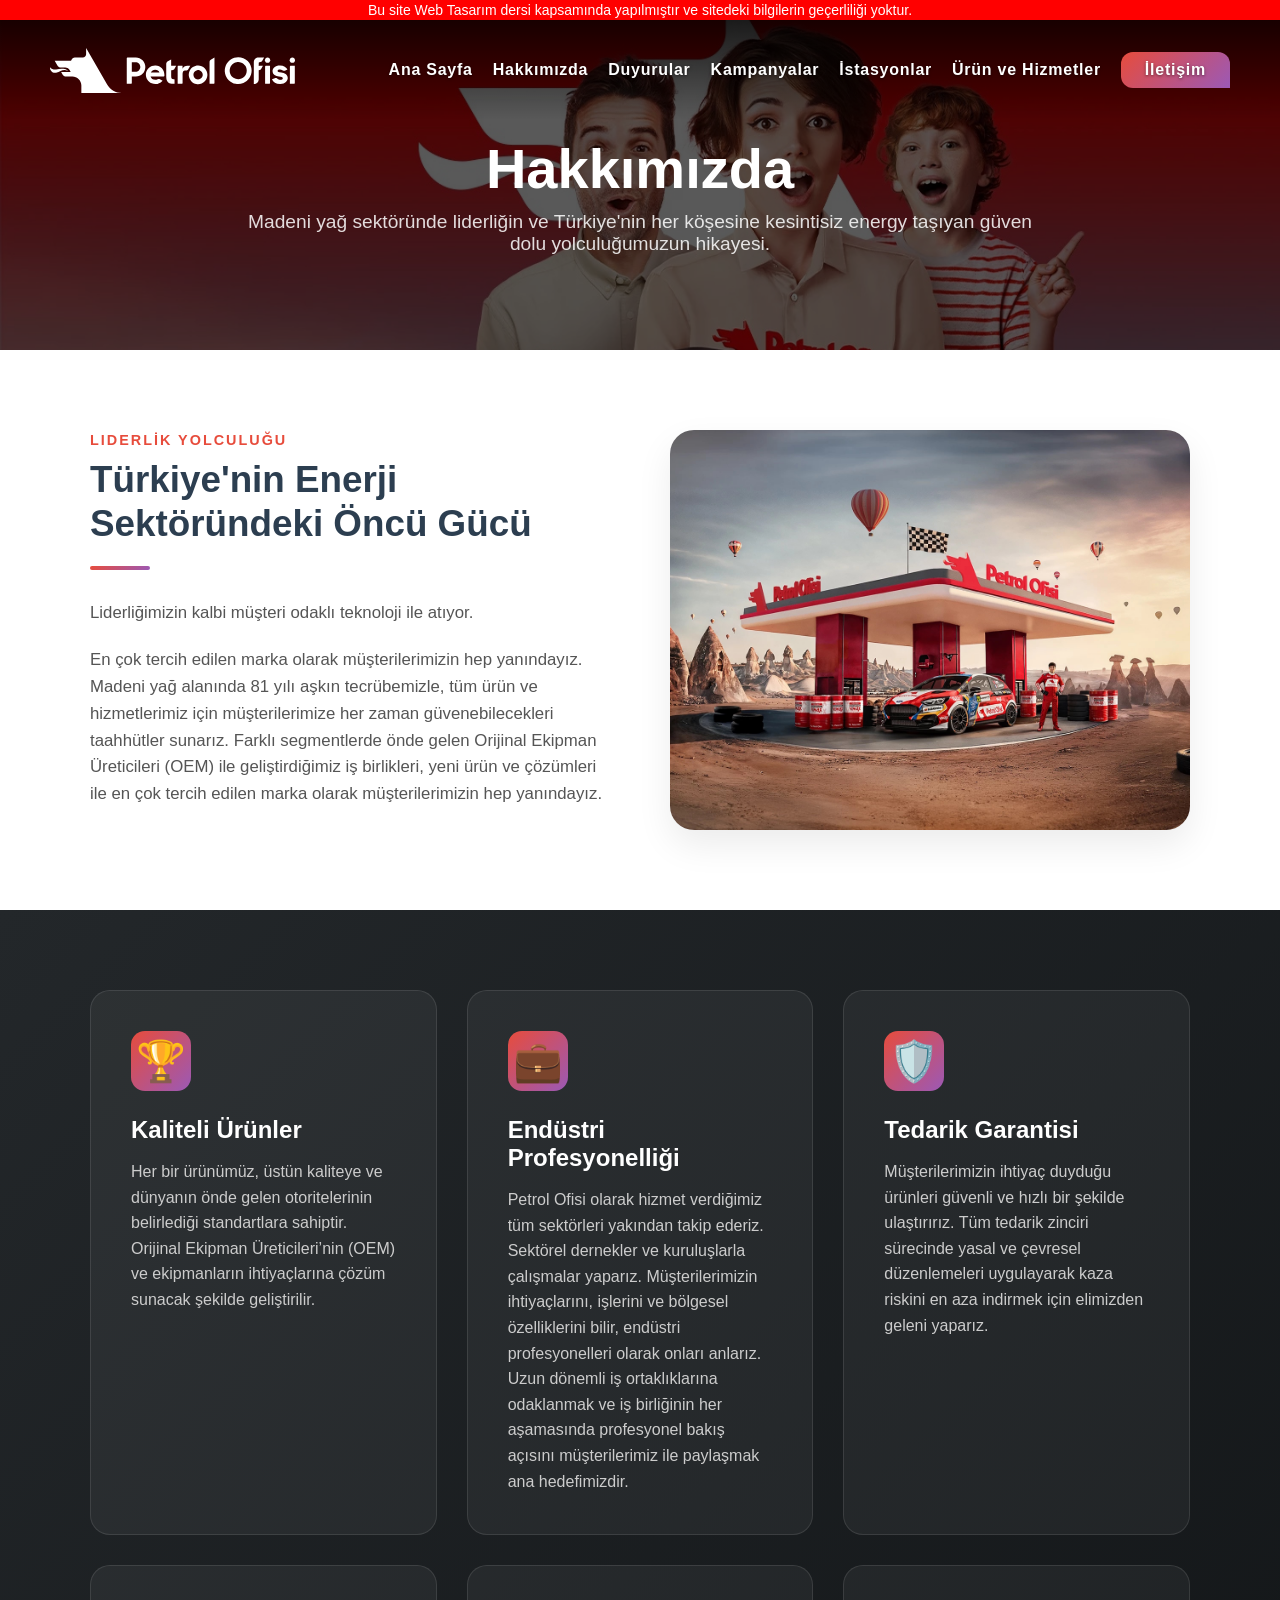
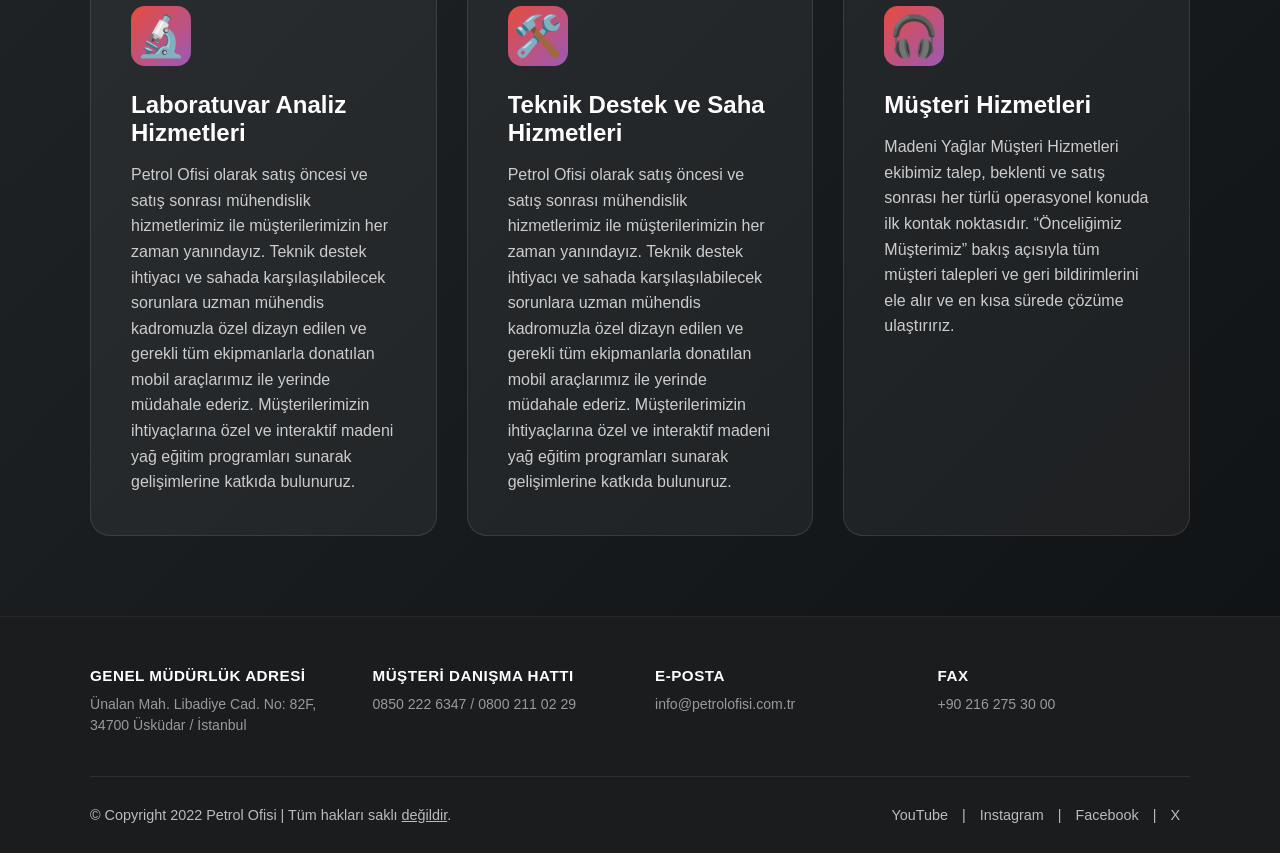
==== commit 613e54b1: "Update about.html" ====
--- a/pages/about.html
+++ b/pages/about.html
@@ -19,6 +19,8 @@
       <img alt="Logo" src="../images/logo.svg">
     </a>
   </div>
+  <input type="checkbox" id="menu-toggle" style="display: none;">
+  <label for="menu-toggle" class="menu-icon-btn">☰</label>
   <ul class="menu-list">
     <li><a href="../index.html">Ana Sayfa</a></li>
     <li><a href="about.html">Hakkımızda</a></li>
@@ -49,7 +51,7 @@
         <p>En çok tercih edilen marka olarak müşterilerimizin hep yanındayız. Madeni yağ alanında 81 yılı aşkın tecrübemizle, tüm ürün ve hizmetlerimiz için müşterilerimize her zaman güvenebilecekleri taahhütler sunarız. Farklı segmentlerde önde gelen Orijinal Ekipman Üreticileri (OEM) ile geliştirdiğimiz iş birlikleri, yeni ürün ve çözümleri ile en çok tercih edilen marka olarak müşterilerimizin hep yanındayız.</p>
       </div>
       <div class="story-img-box">
-        <div class="story-img"></div>
+        <div class="story-img" style="background-image: url('../images/company/c2.jpg');"></div>
       </div>
     </div>
   </div>
@@ -126,4 +128,4 @@
 </footer>
 
 </body>
-</html>+</html>
--- a/style.css
+++ b/style.css
@@ -814,7 +814,6 @@
 }
 
 .story-img {
-  background-image: url('images/company/c2.jpg');
   width: 100%;
   height: 400px;
   background-size: cover;
@@ -1984,4 +1983,173 @@
     flex-direction: column;
     text-align: center;
   }
-}+}
+
+@media (max-width: 768px) {
+  #uyari-bar {
+    height: auto !important;
+    padding: 6px 10px !important;
+    line-height: 1.4 !important;
+    position: relative !important;
+  }
+
+  .menu-bar {
+    position: absolute !important;
+    top: auto !important;
+    left: 0 !important;
+    width: 100% !important;
+    height: 70px !important;
+    padding: 0 24px !important;
+    display: flex !important;
+    flex-direction: row !important;
+    justify-content: space-between !important;
+    align-items: center !important;
+    box-sizing: border-box !important;
+  }
+
+  .menu-bar .logo {
+    display: flex !important;
+    align-items: center !important;
+    margin: 0 !important;
+  }
+
+  .menu-bar .logo a img {
+    height: 38px !important;
+  }
+
+  .menu-icon-btn {
+    display: block !important;
+    color: white !important;
+    font-size: 32px !important;
+    cursor: pointer !important;
+    z-index: 9999 !important;
+    margin: 0 !important;
+    user-select: none !important;
+  }
+
+  .menu-bar .menu-list {
+    display: block !important;
+    position: fixed !important;
+    top: 0 !important;
+    right: -100% !important;
+    width: 280px !important;
+    height: 100vh !important;
+    background-color: rgba(26, 28, 30, 0.99) !important;
+    
+    padding: 90px 30px 40px 30px !important;
+    box-sizing: border-box !important;
+    z-index: 9998 !important;
+    transition: right 0.4s cubic-bezier(0.25, 0.8, 0.25, 1) !important;
+    box-shadow: -10px 0 30px rgba(0,0,0,0.5) !important;
+    
+    overflow-y: auto !important;
+    list-style: none !important;
+  }
+
+  .menu-bar .menu-list li {
+    margin-left: 0 !important;
+    margin-bottom: 25px !important;
+    width: 100% !important;
+    text-align: center !important;
+  }
+
+  .menu-bar .menu-list li a {
+    font-size: 1.15rem !important;
+    padding: 8px 0 !important;
+    color: #ffffff !important;
+    display: inline-block !important;
+  }
+
+  .menu-bar .menu-list .menu-iletisim a {
+    display: inline-flex !important;
+    padding: 12px 35px !important;
+    margin-top: 5px !important;
+  }
+
+  #menu-toggle:checked ~ .menu-list {
+    right: 0 !important;
+  }
+
+  #menu-toggle:checked ~ .menu-icon-btn {
+    color: #e74c3c !important;
+    position: fixed !important;
+    right: 24px !important;
+  }
+
+  html, body {
+    overflow-x: hidden !important;
+    width: 100% !important;
+  }
+
+  .news-list, .price-cards, .cards-flex {
+    display: flex !important;
+    flex-direction: column !important;
+    align-items: center !important;
+    gap: 20px !important;
+    width: 100% !important;
+  }
+
+  .news-item {
+    width: 100% !important;
+    max-width: 360px !important;
+    height: auto !important;
+    flex-direction: column !important;
+    border-radius: 16px !important;
+    padding-bottom: 15px !important;
+  }
+
+  .news-img {
+    width: 100% !important;
+    height: 180px !important;
+    border-radius: 16px 16px 0 0 !important;
+  }
+
+  .news-content {
+    flex-direction: column !important;
+    align-items: center !important;
+    text-align: center !important;
+    padding: 15px !important;
+    gap: 10px !important;
+  }
+
+  .news-content h3 {
+    max-width: 100% !important;
+    height: auto !important;
+    -webkit-line-clamp: unset !important;
+    font-size: 1.1rem !important;
+  }
+
+  .news-meta {
+    flex-direction: column !important;
+    gap: 5px !important;
+  }
+}
+
+@media (min-width: 769px) {
+  .menu-icon-btn {
+    display: none !important;
+  }
+}
+
+.story-img-box, .product-img-box {
+  display: block !important;
+  flex: 1 !important;
+  width: 100% !important;
+}
+
+.story-img, .product-img {
+  display: block !important;
+  width: 100% !important;
+  height: 400px !important;
+  background-size: cover !important;
+  background-position: center !important;
+  background-repeat: no-repeat !important;
+  border-radius: 24px !important;
+  box-shadow: 0 15px 35px rgba(0,0,0,0.08) !important;
+}
+
+@media (max-width: 850px) {
+  .story-img, .product-img {
+    height: 280px !important;
+  }
+}
